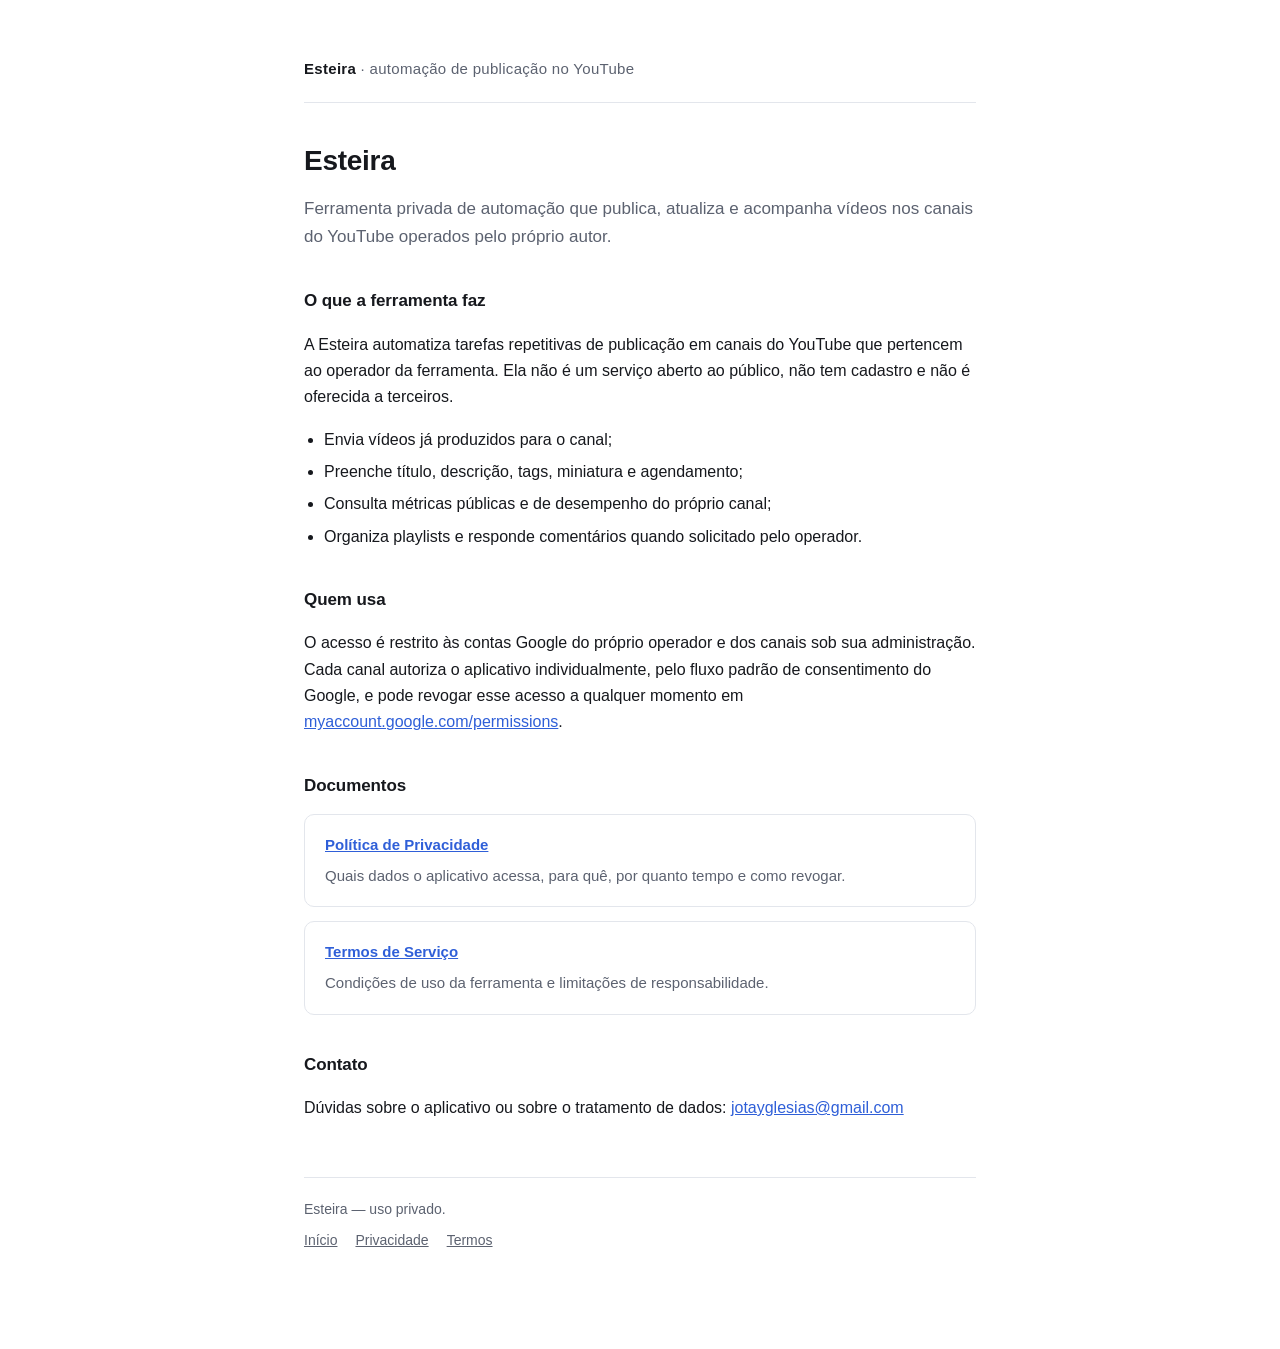
==== index.html @ f82f511a "Add files via upload" ====
<!doctype html>
<html lang="pt-BR">
<head>
<meta charset="utf-8">
<meta name="viewport" content="width=device-width, initial-scale=1">
<title>Esteira — automação de publicação no YouTube</title>
<meta name="description" content="Esteira é uma ferramenta privada de automação que publica e organiza vídeos nos canais do YouTube do próprio operador.">
<link rel="stylesheet" href="style.css">
</head>
<body>
<div class="wrap">
  <header class="site">
    <a class="brand" href="./">Esteira <span>· automação de publicação no YouTube</span></a>
  </header>

  <h1>Esteira</h1>
  <p class="lead">Ferramenta privada de automação que publica, atualiza e acompanha vídeos nos canais do YouTube operados pelo próprio autor.</p>

  <h2>O que a ferramenta faz</h2>
  <p>A Esteira automatiza tarefas repetitivas de publicação em canais do YouTube que pertencem ao operador da ferramenta. Ela não é um serviço aberto ao público, não tem cadastro e não é oferecida a terceiros.</p>
  <ul>
    <li>Envia vídeos já produzidos para o canal;</li>
    <li>Preenche título, descrição, tags, miniatura e agendamento;</li>
    <li>Consulta métricas públicas e de desempenho do próprio canal;</li>
    <li>Organiza playlists e responde comentários quando solicitado pelo operador.</li>
  </ul>

  <h2>Quem usa</h2>
  <p>O acesso é restrito às contas Google do próprio operador e dos canais sob sua administração. Cada canal autoriza o aplicativo individualmente, pelo fluxo padrão de consentimento do Google, e pode revogar esse acesso a qualquer momento em <a href="https://myaccount.google.com/permissions" rel="noopener">myaccount.google.com/permissions</a>.</p>

  <h2>Documentos</h2>
  <div class="card">
    <h3><a href="privacidade.html">Política de Privacidade</a></h3>
    <p>Quais dados o aplicativo acessa, para quê, por quanto tempo e como revogar.</p>
  </div>
  <div class="card">
    <h3><a href="termos.html">Termos de Serviço</a></h3>
    <p>Condições de uso da ferramenta e limitações de responsabilidade.</p>
  </div>

  <h2>Contato</h2>
  <p>Dúvidas sobre o aplicativo ou sobre o tratamento de dados: <a href="mailto:jotayglesias@gmail.com">jotayglesias@gmail.com</a></p>

  <footer class="site">
    <div>Esteira — uso privado.</div>
    <nav class="pages">
      <a href="./">Início</a>
      <a href="privacidade.html">Privacidade</a>
      <a href="termos.html">Termos</a>
    </nav>
  </footer>
</div>
</body>
</html>
---- style.css ----
:root {
  --bg: #ffffff;
  --fg: #16181d;
  --muted: #5c6270;
  --line: #e3e6ec;
  --accent: #2f5fd8;
}
@media (prefers-color-scheme: dark) {
  :root {
    --bg: #101215;
    --fg: #e9ebef;
    --muted: #9aa1ae;
    --line: #262a31;
    --accent: #7ea2f5;
  }
}
* { box-sizing: border-box; }
body {
  margin: 0;
  background: var(--bg);
  color: var(--fg);
  font: 16px/1.65 -apple-system, BlinkMacSystemFont, "Segoe UI", Roboto, Helvetica, Arial, sans-serif;
  -webkit-font-smoothing: antialiased;
}
.wrap { max-width: 720px; margin: 0 auto; padding: 56px 24px 96px; }
header.site { border-bottom: 1px solid var(--line); padding-bottom: 20px; margin-bottom: 40px; }
.brand { font-size: 15px; font-weight: 600; letter-spacing: .02em; text-decoration: none; color: var(--fg); }
.brand span { color: var(--muted); font-weight: 400; }
h1 { font-size: 28px; line-height: 1.25; margin: 0 0 8px; letter-spacing: -.01em; }
h2 { font-size: 17px; margin: 36px 0 10px; letter-spacing: -.005em; }
p, li { color: var(--fg); }
.lead { color: var(--muted); font-size: 17px; }
.meta { color: var(--muted); font-size: 14px; margin: 0 0 36px; }
ul { padding-left: 20px; }
li { margin: 6px 0; }
code { background: var(--line); padding: 1px 5px; border-radius: 4px; font-size: 13px; }
a { color: var(--accent); }
footer.site { border-top: 1px solid var(--line); margin-top: 56px; padding-top: 20px; color: var(--muted); font-size: 14px; }
footer.site a { color: var(--muted); }
nav.pages { margin-top: 8px; display: flex; gap: 18px; flex-wrap: wrap; font-size: 14px; }
.card { border: 1px solid var(--line); border-radius: 10px; padding: 18px 20px; margin: 14px 0; }
.card h3 { margin: 0 0 6px; font-size: 15px; }
.card p { margin: 0; color: var(--muted); font-size: 15px; }
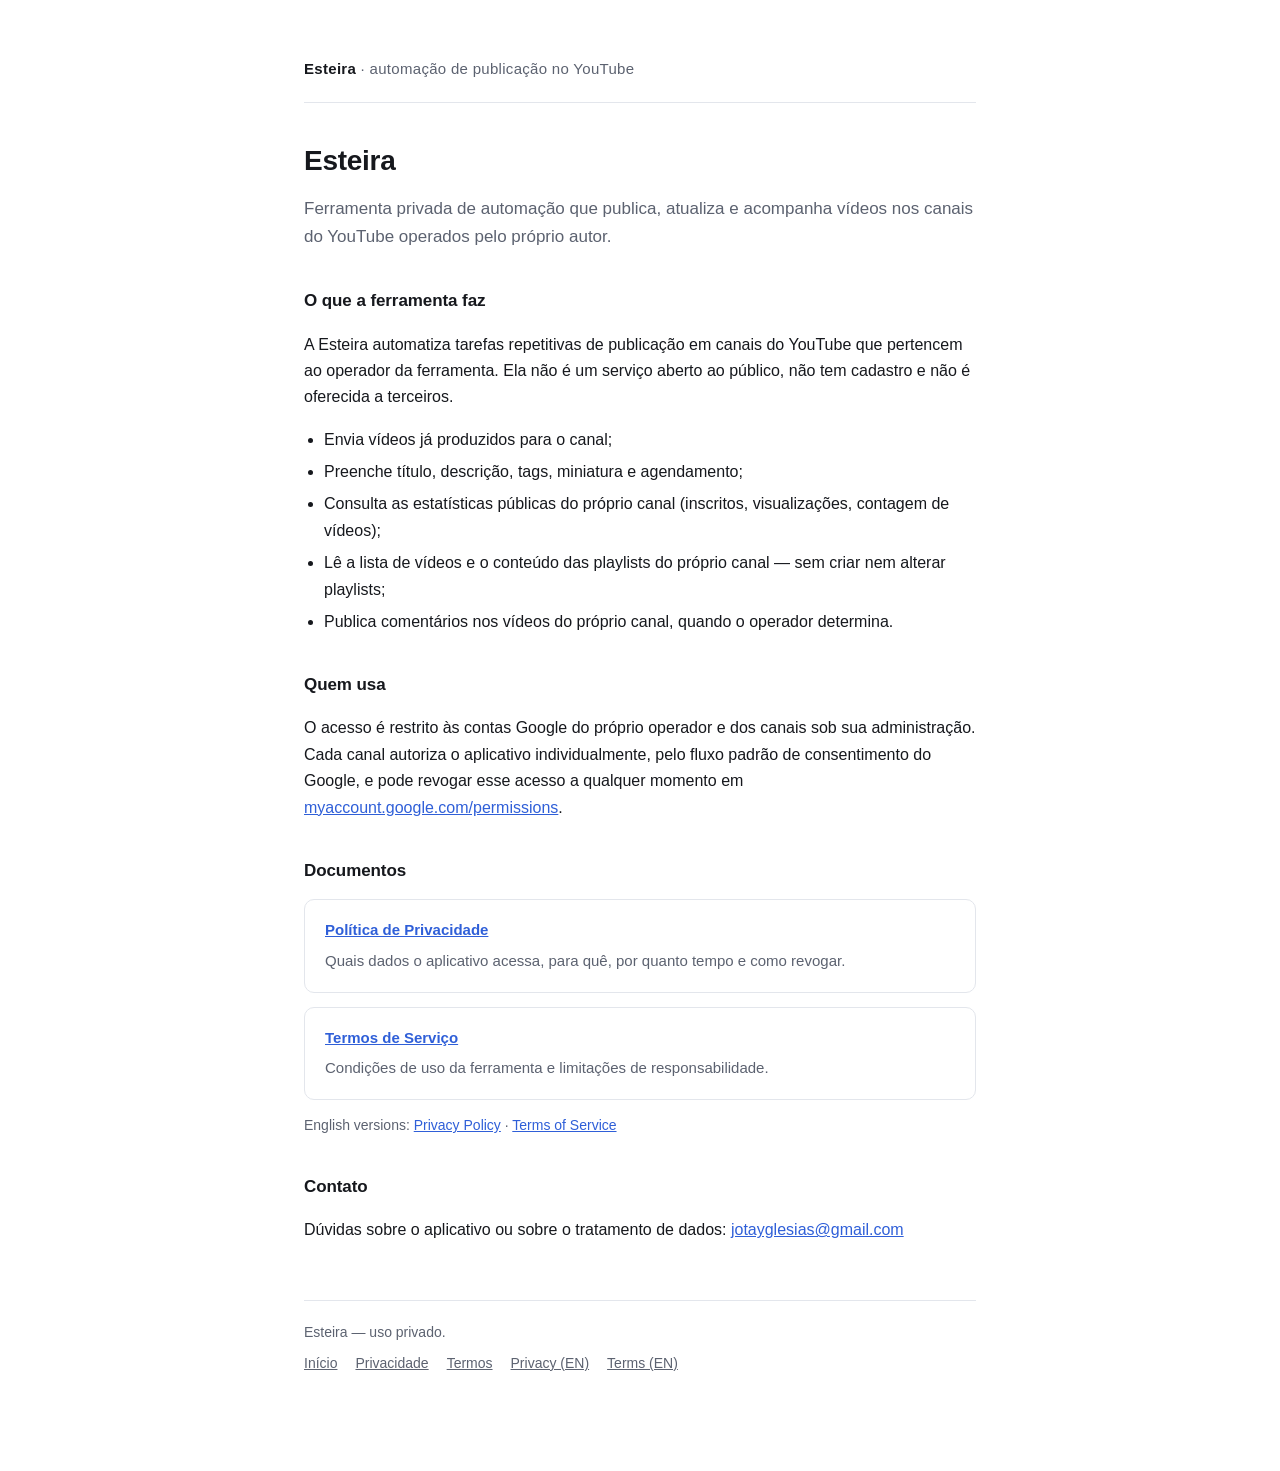
==== commit 55b650c3: "Adiciona versões em inglês e corrige descrições do app para a auditoria da YouTube Data API Por quê:" ====
--- a/index.html
+++ b/index.html
@@ -21,8 +21,9 @@
   <ul>
     <li>Envia vídeos já produzidos para o canal;</li>
     <li>Preenche título, descrição, tags, miniatura e agendamento;</li>
-    <li>Consulta métricas públicas e de desempenho do próprio canal;</li>
-    <li>Organiza playlists e responde comentários quando solicitado pelo operador.</li>
+    <li>Consulta as estatísticas públicas do próprio canal (inscritos, visualizações, contagem de vídeos);</li>
+    <li>Lê a lista de vídeos e o conteúdo das playlists do próprio canal — sem criar nem alterar playlists;</li>
+    <li>Publica comentários nos vídeos do próprio canal, quando o operador determina.</li>
   </ul>
 
   <h2>Quem usa</h2>
@@ -37,6 +38,7 @@
     <h3><a href="termos.html">Termos de Serviço</a></h3>
     <p>Condições de uso da ferramenta e limitações de responsabilidade.</p>
   </div>
+  <p class="meta">English versions: <a href="privacy.html">Privacy Policy</a> · <a href="terms.html">Terms of Service</a></p>
 
   <h2>Contato</h2>
   <p>Dúvidas sobre o aplicativo ou sobre o tratamento de dados: <a href="mailto:jotayglesias@gmail.com">jotayglesias@gmail.com</a></p>
@@ -47,6 +49,8 @@
       <a href="./">Início</a>
       <a href="privacidade.html">Privacidade</a>
       <a href="termos.html">Termos</a>
+      <a href="privacy.html">Privacy (EN)</a>
+      <a href="terms.html">Terms (EN)</a>
     </nav>
   </footer>
 </div>
--- a/style.css
+++ b/style.css
@@ -41,3 +41,5 @@
 .card { border: 1px solid var(--line); border-radius: 10px; padding: 18px 20px; margin: 14px 0; }
 .card h3 { margin: 0 0 6px; font-size: 15px; }
 .card p { margin: 0; color: var(--muted); font-size: 15px; }
+.lang { float: right; font-size: 14px; color: var(--muted); text-decoration: none; }
+.lang:hover { text-decoration: underline; }
